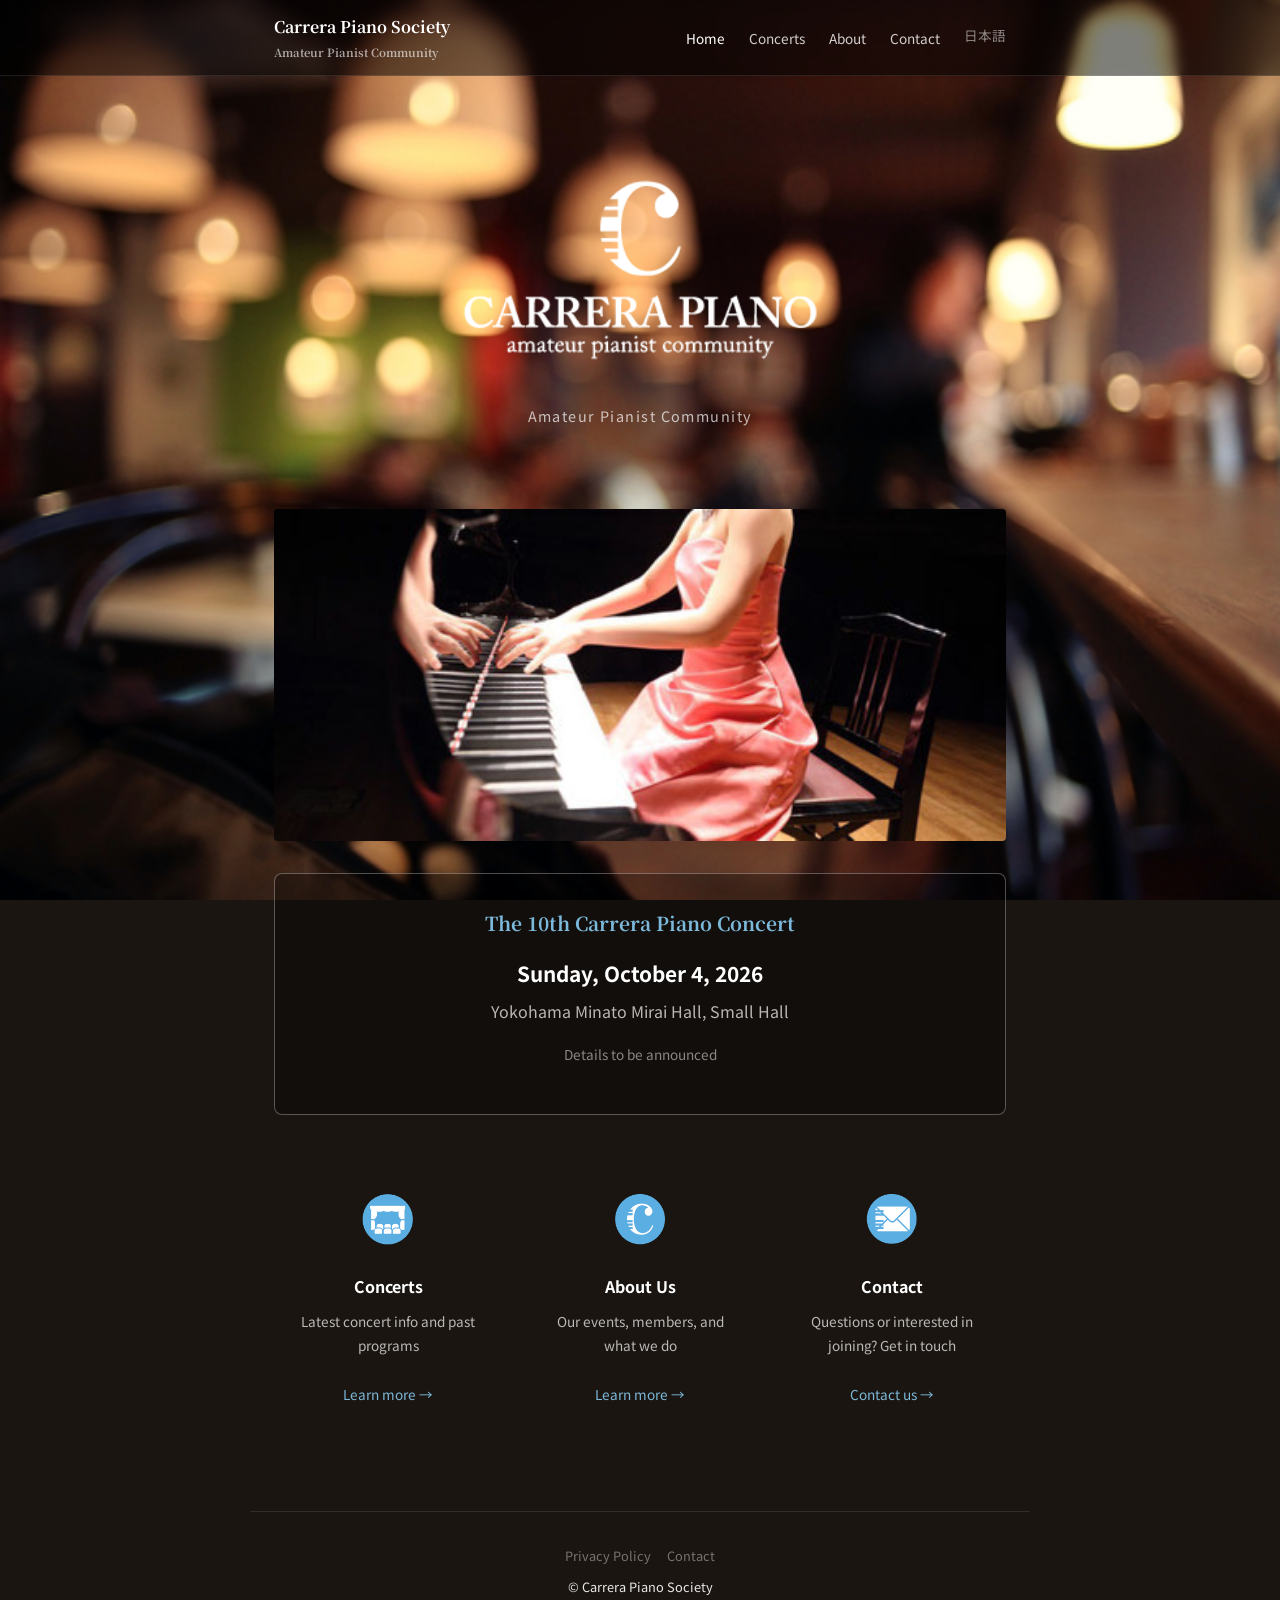
==== en/index.html @ 82abf155 "Add English version of the website (en/) Co-Authored-By: Claude Opus 4.6 <noreply@anthropic.com>" ====
<!DOCTYPE html>
<html lang="en">
<head>
  <meta charset="UTF-8">
  <meta name="viewport" content="width=device-width, initial-scale=1.0">
  <title>Carrera Piano Society - Amateur Pianist Community</title>
  <meta name="description" content="Carrera Piano Society is a community of adult amateur pianists based in Tokyo. We hold an annual concert and social gatherings.">
  <link rel="preconnect" href="https://fonts.googleapis.com">
  <link href="https://fonts.googleapis.com/css2?family=Noto+Sans+JP:wght@400;700&family=Noto+Serif+JP:wght@700&display=swap" rel="stylesheet">
  <link rel="stylesheet" href="../css/style.css">
</head>
<body>

<header>
  <div class="header-inner">
    <div class="site-title">
      <a href="index.html">Carrera Piano Society</a>
      <span class="site-subtitle">Amateur Pianist Community</span>
    </div>
    <nav>
      <ul>
        <li><a href="index.html" class="active">Home</a></li>
        <li><a href="concerts.html">Concerts</a></li>
        <li><a href="about.html">About</a></li>
        <li><a href="contact.html">Contact</a></li>
        <li class="lang-switch"><a href="../index.html">日本語</a></li>
      </ul>
    </nav>
  </div>
</header>

<main>
  <div class="hero">
    <img src="../img/logo.png" alt="Carrera Piano Society" class="logo">
    <p class="subtitle">Amateur Pianist Community</p>
  </div>

  <img src="../img/bar.jpg" alt="" class="deco-bar">

  <section>
    <div class="event-box">
      <h2>The 10th Carrera Piano Concert</h2>
      <p class="date">Sunday, October 4, 2026</p>
      <p class="venue">Yokohama Minato Mirai Hall, Small Hall</p>
      <p class="note">Details to be announced</p>
    </div>
  </section>

  <section>
    <div class="card-grid">
      <div class="card">
        <img src="../img/concerts.png" alt="" class="icon">
        <h3>Concerts</h3>
        <p>Latest concert info and past programs</p>
        <a href="concerts.html" class="card-link">Learn more →</a>
      </div>
      <div class="card">
        <img src="../img/about.png" alt="" class="icon">
        <h3>About Us</h3>
        <p>Our events, members, and what we do</p>
        <a href="about.html" class="card-link">Learn more →</a>
      </div>
      <div class="card">
        <img src="../img/contact.png" alt="" class="icon">
        <h3>Contact</h3>
        <p>Questions or interested in joining? Get in touch</p>
        <a href="contact.html" class="card-link">Contact us →</a>
      </div>
    </div>
  </section>
</main>

<footer>
  <nav>
    <ul>
      <li><a href="../privacy.html">Privacy Policy</a></li>
      <li><a href="contact.html">Contact</a></li>
    </ul>
  </nav>
  <p>&copy; Carrera Piano Society</p>
</footer>

</body>
</html>
---- css/style.css ----
/* ======================
   カレラピアノの会 - スタイル
   JIMDOサイトのデザインを再現
   ====================== */

:root {
  --color-text: #fff;
  --color-text-dark: #333;
  --color-accent: #7cb8d9;
  --color-link: #aad4ec;
  --color-border: rgba(255, 255, 255, 0.2);
  --color-white: #fff;
  --font-body: "Noto Sans JP", "Helvetica Neue", Arial, sans-serif;
  --font-heading: "Noto Serif JP", Georgia, serif;
  --max-width: 780px;
}

* {
  margin: 0;
  padding: 0;
  box-sizing: border-box;
}

body {
  font-family: var(--font-body);
  color: var(--color-text);
  line-height: 1.8;
  font-size: 16px;
  background: #1a1510 url("../img/background.jpg") no-repeat center center fixed;
  background-size: cover;
  min-height: 100vh;
}

a {
  color: var(--color-link);
  text-decoration: none;
}
a:hover {
  text-decoration: underline;
}

/* --- Header / Nav --- */

header {
  background: rgba(0, 0, 0, 0.5);
  backdrop-filter: blur(6px);
  border-bottom: 1px solid rgba(255, 255, 255, 0.1);
  position: sticky;
  top: 0;
  z-index: 100;
}

.header-inner {
  max-width: var(--max-width);
  margin: 0 auto;
  padding: 0.8rem 1.5rem;
  display: flex;
  align-items: center;
  justify-content: space-between;
  flex-wrap: wrap;
  gap: 0.5rem;
}

.site-title {
  font-family: var(--font-heading);
  font-size: 1rem;
  color: var(--color-white);
  font-weight: 700;
}
.site-title a {
  color: inherit;
}
.site-title a:hover {
  text-decoration: none;
}

.site-subtitle {
  font-size: 0.7rem;
  color: rgba(255, 255, 255, 0.6);
  display: block;
}

nav ul {
  list-style: none;
  display: flex;
  gap: 1.5rem;
  flex-wrap: wrap;
}

nav a {
  color: rgba(255, 255, 255, 0.8);
  font-size: 0.85rem;
  transition: color 0.2s;
}
nav a:hover,
nav a.active {
  color: var(--color-white);
  text-decoration: none;
}

/* --- Language switcher --- */

.lang-switch {
  font-size: 0.8rem;
  color: rgba(255, 255, 255, 0.5);
}
.lang-switch a {
  color: rgba(255, 255, 255, 0.5);
}
.lang-switch a:hover,
.lang-switch .current {
  color: var(--color-white);
}

/* --- Main content --- */

main {
  max-width: var(--max-width);
  margin: 0 auto;
  padding: 2rem 1.5rem;
}

/* --- Hero / Logo (top page) --- */

.hero {
  text-align: center;
  padding: 3rem 0 2rem;
  margin-bottom: 1.5rem;
}

.hero .logo {
  max-width: 400px;
  width: 80%;
  margin-bottom: 1rem;
}

.hero .subtitle {
  color: rgba(255, 255, 255, 0.7);
  font-size: 0.9rem;
  letter-spacing: 0.1em;
}

/* --- Decorative bar image --- */

.deco-bar {
  width: 100%;
  max-width: var(--max-width);
  display: block;
  margin: 2rem auto;
  border-radius: 4px;
}

/* --- Sections --- */

section {
  margin-bottom: 3rem;
}

h2 {
  font-family: var(--font-heading);
  font-size: 1.3rem;
  margin-bottom: 1rem;
  padding-bottom: 0.4rem;
  border-bottom: 1px solid rgba(255, 255, 255, 0.3);
  color: var(--color-white);
}

h3 {
  font-size: 1.05rem;
  margin: 1.5rem 0 0.5rem;
  color: var(--color-accent);
}

p {
  margin-bottom: 1rem;
  color: rgba(255, 255, 255, 0.9);
}

/* --- Card grid (top page) --- */

.card-grid {
  display: grid;
  grid-template-columns: repeat(auto-fit, minmax(200px, 1fr));
  gap: 1.5rem;
  margin-top: 1.5rem;
}

.card {
  text-align: center;
  padding: 1.5rem 1rem;
  transition: transform 0.2s;
}
.card:hover {
  transform: translateY(-2px);
}

.card .icon {
  width: 64px;
  height: 64px;
  margin-bottom: 0.8rem;
}

.card h3 {
  margin-top: 0;
  color: var(--color-white);
  font-size: 1rem;
}

.card p {
  font-size: 0.85rem;
  color: rgba(255, 255, 255, 0.7);
}

.card a.card-link {
  display: inline-block;
  margin-top: 0.5rem;
  font-size: 0.85rem;
  color: var(--color-accent);
}

/* --- Event info box --- */

.event-box {
  border: 1px solid rgba(255, 255, 255, 0.3);
  border-radius: 8px;
  padding: 2rem;
  text-align: center;
  background: rgba(0, 0, 0, 0.3);
}

.event-box h2 {
  border-bottom: none;
  color: var(--color-accent);
  margin-bottom: 0.5rem;
  font-size: 1.2rem;
}

.event-box .date {
  font-size: 1.3rem;
  font-weight: 700;
  margin-bottom: 0.3rem;
  color: var(--color-white);
}

.event-box .venue {
  color: rgba(255, 255, 255, 0.7);
  margin-bottom: 1rem;
}

.event-box .note {
  font-size: 0.85rem;
  color: rgba(255, 255, 255, 0.5);
}

/* --- Concert history table --- */

.concert-list {
  width: 100%;
  border-collapse: collapse;
  margin-top: 1rem;
}

.concert-list th,
.concert-list td {
  padding: 0.6rem 1rem;
  text-align: left;
  border-bottom: 1px solid rgba(255, 255, 255, 0.15);
}

.concert-list th {
  font-size: 0.85rem;
  color: rgba(255, 255, 255, 0.5);
  font-weight: normal;
}

.concert-list td {
  color: rgba(255, 255, 255, 0.85);
}

/* --- About page --- */

.info-grid {
  display: grid;
  grid-template-columns: 8rem 1fr;
  gap: 0.3rem 1.5rem;
  margin: 1rem 0;
}

.info-grid dt {
  font-weight: 700;
  color: rgba(255, 255, 255, 0.6);
  font-size: 0.9rem;
}

.info-grid dd {
  font-size: 0.95rem;
  color: rgba(255, 255, 255, 0.9);
}

/* --- Contact form --- */

.contact-form {
  max-width: 500px;
}

.contact-form label {
  display: block;
  font-size: 0.9rem;
  margin-bottom: 0.3rem;
  margin-top: 1rem;
  font-weight: 700;
  color: rgba(255, 255, 255, 0.8);
}

.contact-form input,
.contact-form textarea {
  width: 100%;
  padding: 0.6rem 0.8rem;
  border: 1px solid rgba(255, 255, 255, 0.3);
  border-radius: 4px;
  font-family: var(--font-body);
  font-size: 0.95rem;
  background: rgba(255, 255, 255, 0.1);
  color: var(--color-white);
}

.contact-form input::placeholder,
.contact-form textarea::placeholder {
  color: rgba(255, 255, 255, 0.4);
}

.contact-form textarea {
  height: 150px;
  resize: vertical;
}

.contact-form button {
  margin-top: 1.2rem;
  padding: 0.7rem 2rem;
  background: var(--color-accent);
  color: #fff;
  border: none;
  border-radius: 4px;
  font-size: 0.95rem;
  cursor: pointer;
  transition: opacity 0.2s;
}
.contact-form button:hover {
  opacity: 0.85;
}

/* --- details/summary --- */

details {
  margin-top: 0.5rem;
}

summary {
  cursor: pointer;
  color: var(--color-accent);
  font-size: 0.9rem;
}

/* --- Footer --- */

footer {
  max-width: var(--max-width);
  margin: 0 auto;
  padding: 2rem 1.5rem;
  text-align: center;
  font-size: 0.8rem;
  color: rgba(255, 255, 255, 0.4);
  border-top: 1px solid rgba(255, 255, 255, 0.1);
}

footer nav {
  margin-bottom: 0.5rem;
}
footer nav ul {
  justify-content: center;
  gap: 1rem;
}
footer nav a {
  font-size: 0.8rem;
  color: rgba(255, 255, 255, 0.4);
}
footer nav a:hover {
  color: rgba(255, 255, 255, 0.8);
}

/* --- Responsive --- */

@media (max-width: 600px) {
  .header-inner {
    flex-direction: column;
    align-items: flex-start;
  }
  nav ul {
    gap: 1rem;
  }
  .hero .logo {
    max-width: 280px;
  }
  .info-grid {
    grid-template-columns: 1fr;
  }
  .concert-list th:nth-child(3),
  .concert-list td:nth-child(3) {
    display: none;
  }
}
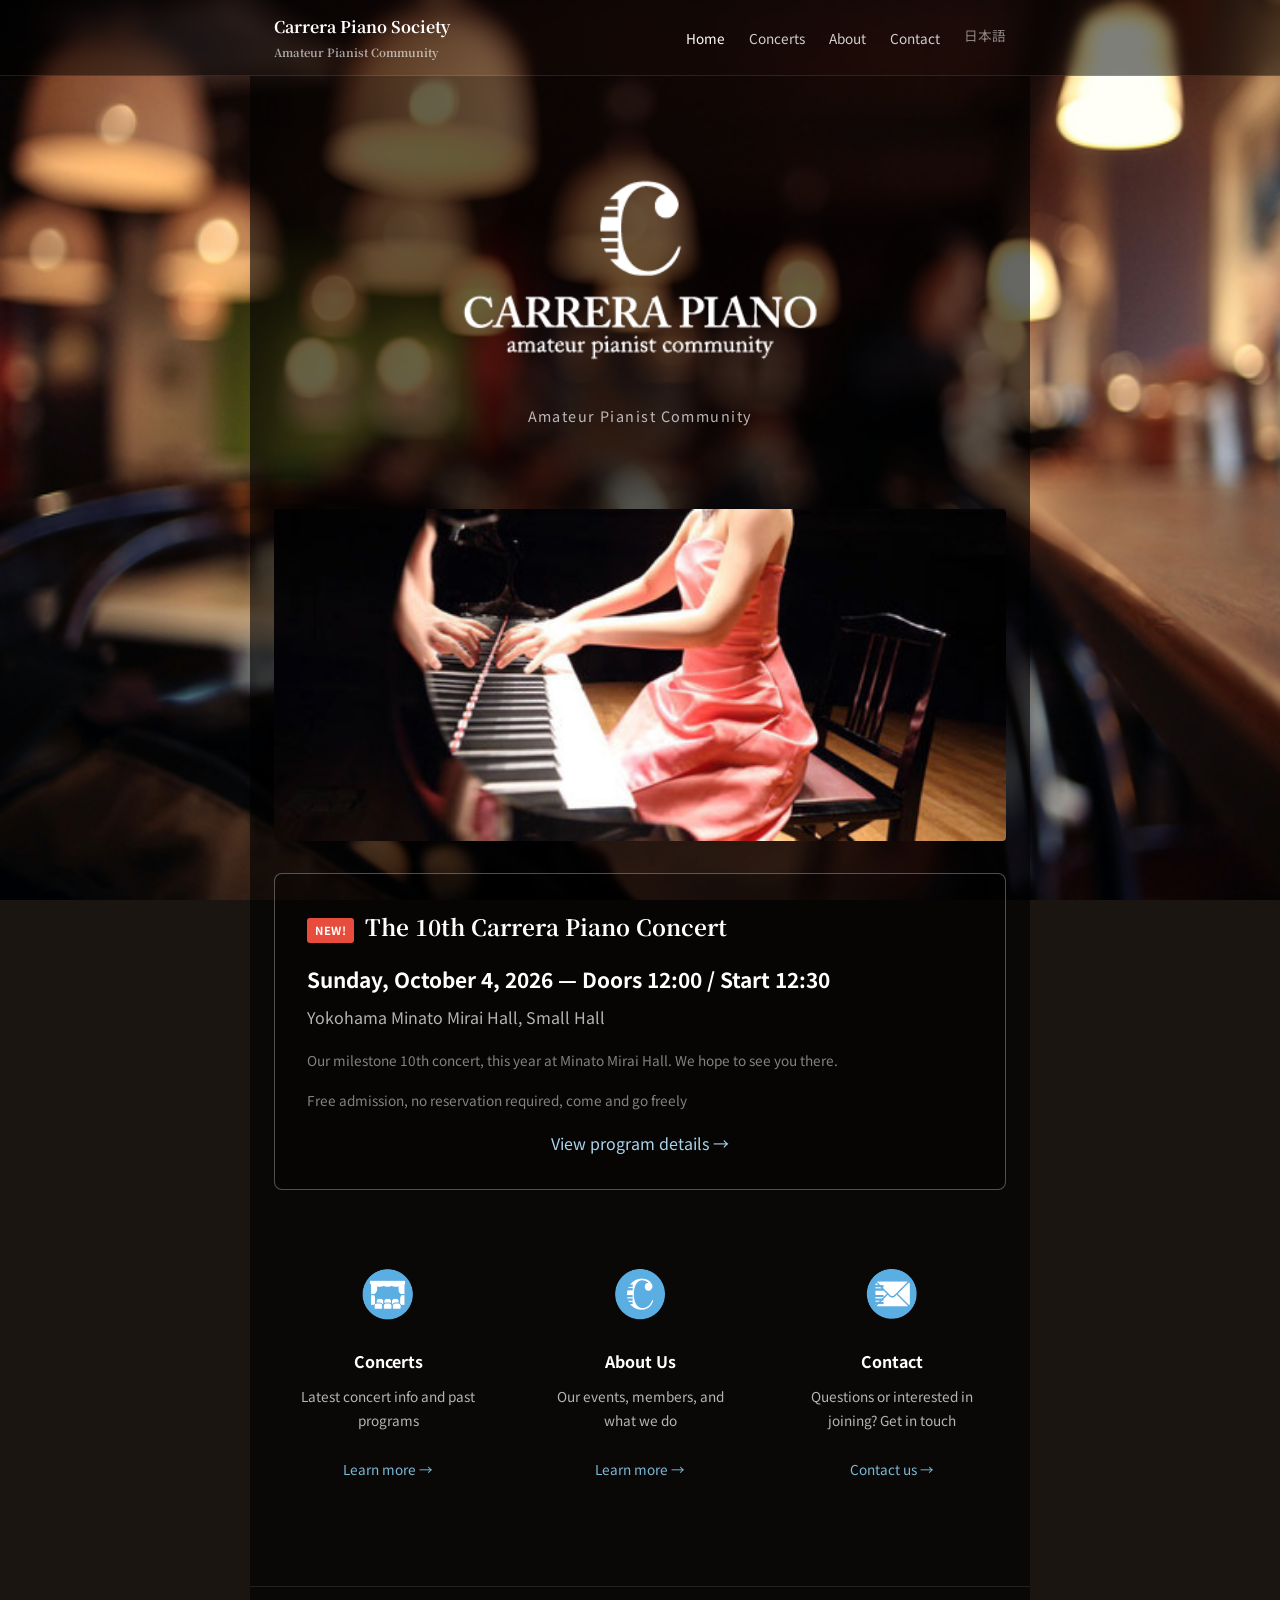
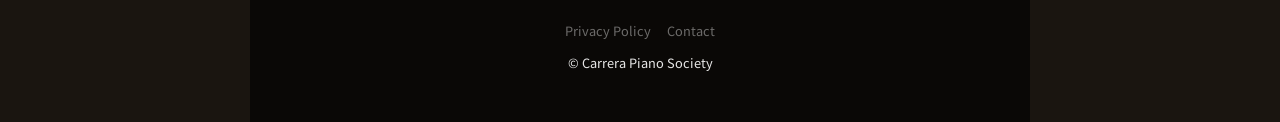
==== commit 05033123: "第10回演奏会: タイムテーブル追加・過去公演プログラム拡充 - concerts.html / en/concerts.html: 各部に時間表記を追加、過去公演の詳細プログラムを掲載 - en/i" ====
--- a/en/index.html
+++ b/en/index.html
@@ -39,10 +39,12 @@
 
   <section>
     <div class="event-box">
-      <h2>The 10th Carrera Piano Concert</h2>
-      <p class="date">Sunday, October 4, 2026</p>
+      <h2><span class="new-badge">NEW!</span> The 10th Carrera Piano Concert</h2>
+      <p class="date">Sunday, October 4, 2026 — Doors 12:00 / Start 12:30</p>
       <p class="venue">Yokohama Minato Mirai Hall, Small Hall</p>
-      <p class="note">Details to be announced</p>
+      <p class="note">Our milestone 10th concert, this year at Minato Mirai Hall. We hope to see you there.</p>
+      <p class="note">Free admission, no reservation required, come and go freely</p>
+      <a href="concerts.html" class="card-link">View program details →</a>
     </div>
   </section>
 
--- a/css/style.css
+++ b/css/style.css
@@ -118,6 +118,7 @@
   max-width: var(--max-width);
   margin: 0 auto;
   padding: 2rem 1.5rem;
+  background: rgba(0, 0, 0, 0.6);
 }
 
 /* --- Hero / Logo (top page) --- */
@@ -168,11 +169,21 @@
 h3 {
   font-size: 1.05rem;
   margin: 1.5rem 0 0.5rem;
-  color: var(--color-accent);
+  color: var(--color-white);
 }
 
 p {
   margin-bottom: 1rem;
+  color: rgba(255, 255, 255, 0.9);
+}
+
+main ul {
+  padding-left: 1.5rem;
+  margin-bottom: 1rem;
+}
+
+main li {
+  margin-bottom: 0.3rem;
   color: rgba(255, 255, 255, 0.9);
 }
 
@@ -224,15 +235,34 @@
   border: 1px solid rgba(255, 255, 255, 0.3);
   border-radius: 8px;
   padding: 2rem;
-  text-align: center;
+  text-align: left;
   background: rgba(0, 0, 0, 0.3);
+}
+
+.new-badge {
+  display: inline-block;
+  background: #e74c3c;
+  color: #fff;
+  font-family: var(--font-body);
+  font-size: 0.7rem;
+  font-weight: 700;
+  padding: 0.15rem 0.5rem;
+  border-radius: 3px;
+  letter-spacing: 0.05em;
+  vertical-align: middle;
+  margin-right: 0.3rem;
 }
 
 .event-box h2 {
   border-bottom: none;
-  color: var(--color-accent);
+  color: var(--color-white);
   margin-bottom: 0.5rem;
-  font-size: 1.2rem;
+  font-size: 1.4rem;
+}
+
+.event-box .card-link {
+  display: block;
+  text-align: center;
 }
 
 .event-box .date {
@@ -349,6 +379,13 @@
   opacity: 0.85;
 }
 
+/* --- Program list (concerts) --- */
+
+.program-list {
+  padding-left: 2rem;
+  margin-bottom: 1rem;
+}
+
 /* --- details/summary --- */
 
 details {
@@ -367,6 +404,7 @@
   max-width: var(--max-width);
   margin: 0 auto;
   padding: 2rem 1.5rem;
+  background: rgba(0, 0, 0, 0.6);
   text-align: center;
   font-size: 0.8rem;
   color: rgba(255, 255, 255, 0.4);
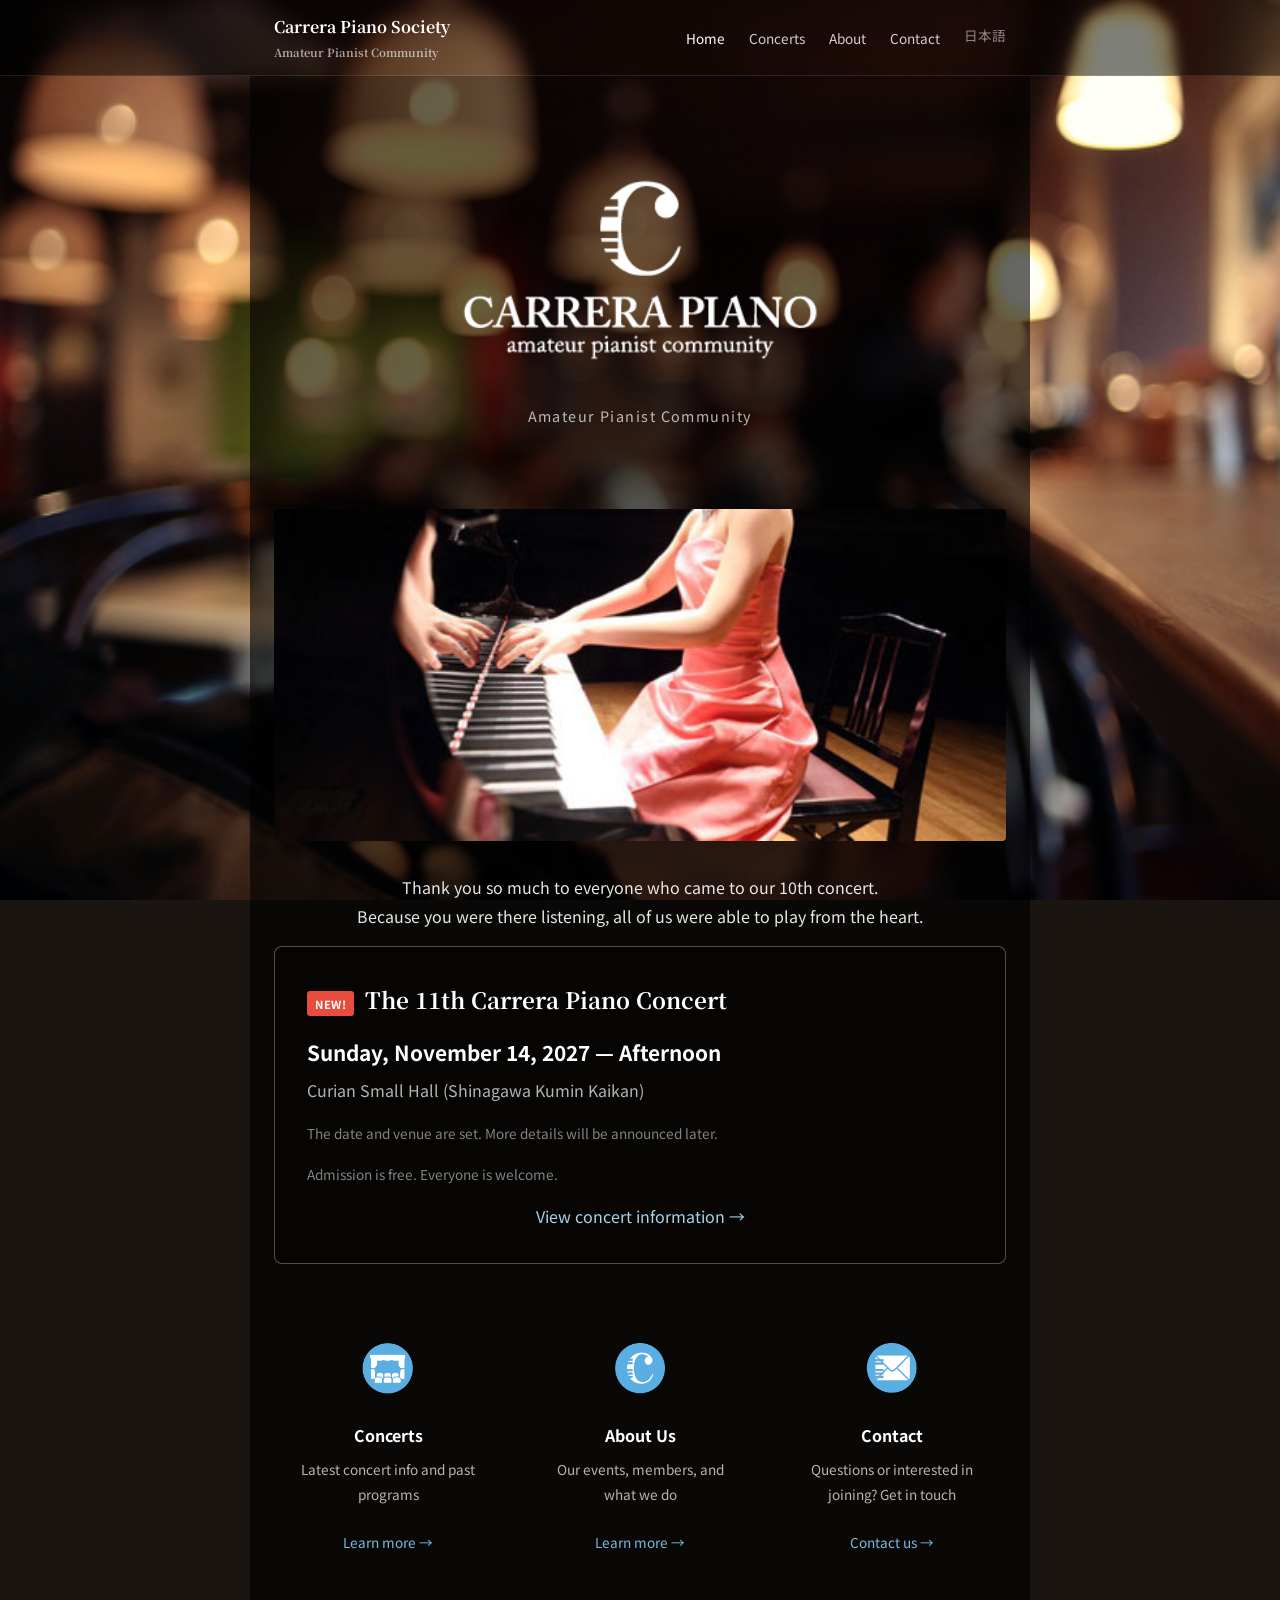
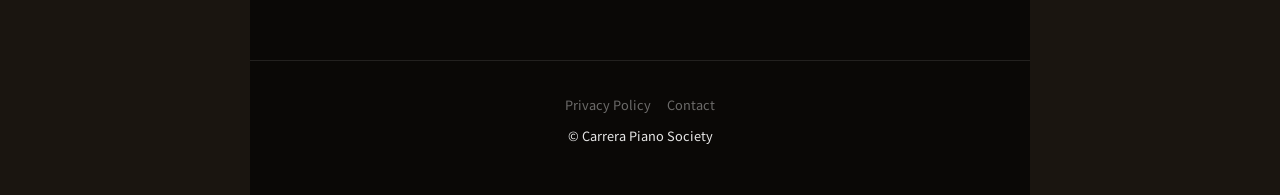
==== commit 7f8650bd: "第11回演奏会の案内に更新、第10回を過去の公演へ移動 Co-Authored-By: Claude Opus 5.5 <noreply@anthropic.com>" ====
--- a/en/index.html
+++ b/en/index.html
@@ -38,13 +38,14 @@
   <img src="../img/bar.jpg" alt="" class="deco-bar">
 
   <section>
+    <p style="text-align:center; margin-bottom:1rem;">Thank you so much to everyone who came to our 10th concert.<br>Because you were there listening, all of us were able to play from the heart.</p>
     <div class="event-box">
-      <h2><span class="new-badge">NEW!</span> The 10th Carrera Piano Concert</h2>
-      <p class="date">Sunday, October 4, 2026 — Doors 12:00 / Start 12:30</p>
-      <p class="venue">Yokohama Minato Mirai Hall, Small Hall</p>
-      <p class="note">Our milestone 10th concert, this year at Minato Mirai Hall. We hope to see you there.</p>
-      <p class="note">Free admission, no reservation required, come and go freely</p>
-      <a href="concerts.html" class="card-link">View program details →</a>
+      <h2><span class="new-badge">NEW!</span> The 11th Carrera Piano Concert</h2>
+      <p class="date">Sunday, November 14, 2027 — Afternoon</p>
+      <p class="venue">Curian Small Hall (Shinagawa Kumin Kaikan)</p>
+      <p class="note">The date and venue are set. More details will be announced later.</p>
+      <p class="note">Admission is free. Everyone is welcome.</p>
+      <a href="concerts.html" class="card-link">View concert information →</a>
     </div>
   </section>
 
